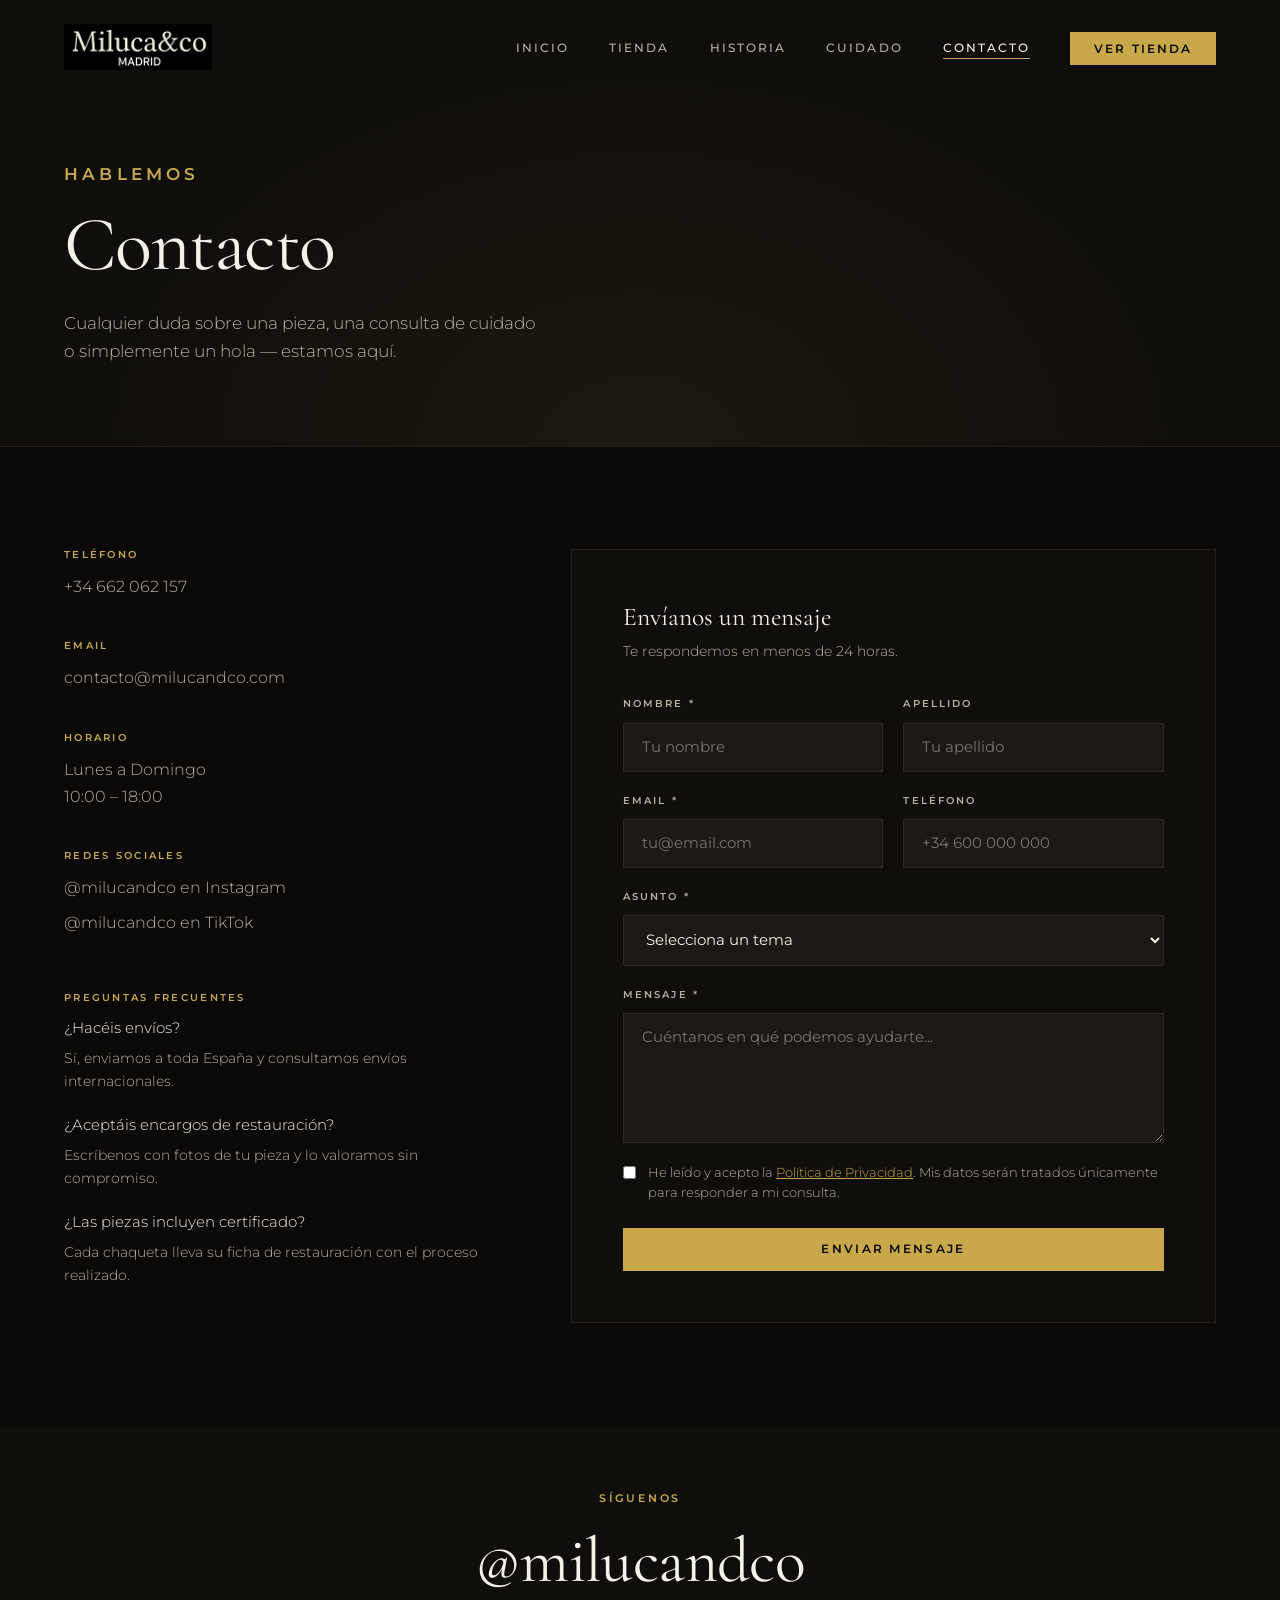
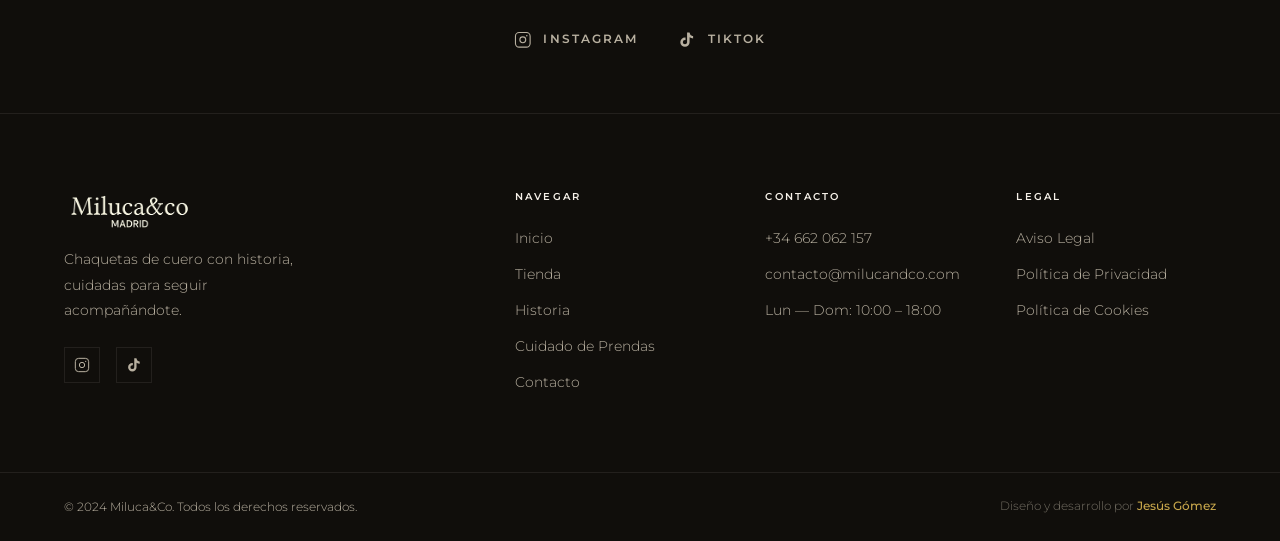
==== contacto.html @ 1ca24e20 "Launch: web completa Miluca&Co - 5 páginas: inicio, tienda, historia, cuidado, contacto - 16 product" ====
<!DOCTYPE html>
<html lang="es">
<head>
  <meta charset="UTF-8" />
  <meta name="viewport" content="width=device-width, initial-scale=1.0" />
  <meta name="description" content="Contacta con Miluca&Co — +34 662 062 157 · contacto@milucandco.com · Lun-Dom 10:00-18:00" />
  <title>Contacto — Miluca&Co</title>
  <link rel="preconnect" href="https://fonts.googleapis.com" />
  <link rel="preconnect" href="https://fonts.gstatic.com" crossorigin />
  <link href="https://fonts.googleapis.com/css2?family=Cormorant+Garamond:ital,wght@0,300;0,400;0,500;0,600;1,300;1,400;1,500&family=Montserrat:wght@300;400;500;600&display=swap" rel="stylesheet" />
  <link rel="stylesheet" href="css/style.css" />
</head>
<body>

  <header class="site-header scrolled" id="site-header">
    <nav class="nav-inner">
      <a href="index.html" class="nav-logo"><img src="images/logo-milucandco-blanco.png" alt="Miluca&amp;Co" /></a>
      <button class="nav-toggle" aria-label="Abrir menú" id="nav-toggle">
        <span></span><span></span><span></span>
      </button>
      <ul class="nav-links" id="nav-links">
        <li><a href="index.html">Inicio</a></li>
        <li><a href="tienda.html">Tienda</a></li>
        <li><a href="historia.html">Historia</a></li>
        <li><a href="cuidado.html">Cuidado</a></li>
        <li><a href="contacto.html" class="active">Contacto</a></li>
        <li><a href="tienda.html" class="nav-cta">Ver Tienda</a></li>
      </ul>
    </nav>
  </header>

  <!-- PAGE HEADER -->
  <section class="page-header">
    <div class="container">
      <p class="section-eyebrow reveal">Hablemos</p>
      <h1 class="reveal">Contacto</h1>
      <p class="reveal">Cualquier duda sobre una pieza, una consulta de cuidado<br />o simplemente un hola — estamos aquí.</p>
    </div>
  </section>

  <!-- CONTACT CONTENT -->
  <section class="contact-content">
    <div class="container">
      <div class="contact-grid">

        <!-- INFO -->
        <div class="contact-info">
          <div class="contact-item reveal">
            <h4>Teléfono</h4>
            <a href="tel:+34662062157">+34 662 062 157</a>
          </div>
          <div class="contact-item reveal">
            <h4>Email</h4>
            <a href="mailto:contacto@milucandco.com">contacto@milucandco.com</a>
          </div>
          <div class="contact-item reveal">
            <h4>Horario</h4>
            <p>Lunes a Domingo</p>
            <p>10:00 – 18:00</p>
          </div>
          <div class="contact-item reveal">
            <h4>Redes Sociales</h4>
            <a href="https://instagram.com/milucandco" target="_blank" rel="noopener">@milucandco en Instagram</a>
            <a href="https://tiktok.com/@milucandco" target="_blank" rel="noopener" style="margin-top:0.5rem">@milucandco en TikTok</a>
          </div>

          <!-- FAQ Mini -->
          <div class="contact-item reveal" style="margin-top:1rem">
            <h4>Preguntas Frecuentes</h4>
            <div style="display:flex;flex-direction:column;gap:1.25rem;margin-top:0.75rem">
              <div>
                <p style="color:var(--cream);font-size:0.92rem;margin-bottom:0.35rem">¿Hacéis envíos?</p>
                <p style="font-size:0.85rem">Sí, enviamos a toda España y consultamos envíos internacionales.</p>
              </div>
              <div>
                <p style="color:var(--cream);font-size:0.92rem;margin-bottom:0.35rem">¿Aceptáis encargos de restauración?</p>
                <p style="font-size:0.85rem">Escríbenos con fotos de tu pieza y lo valoramos sin compromiso.</p>
              </div>
              <div>
                <p style="color:var(--cream);font-size:0.92rem;margin-bottom:0.35rem">¿Las piezas incluyen certificado?</p>
                <p style="font-size:0.85rem">Cada chaqueta lleva su ficha de restauración con el proceso realizado.</p>
              </div>
            </div>
          </div>
        </div>

        <!-- FORM -->
        <div class="contact-form reveal">
          <h3 style="font-size:1.6rem;margin-bottom:0.5rem;color:var(--cream)">Envíanos un mensaje</h3>
          <p style="margin-bottom:2rem;font-size:0.9rem">Te respondemos en menos de 24 horas.</p>

          <form id="contact-form" novalidate>
            <div class="form-row">
              <div class="form-group">
                <label for="nombre">Nombre *</label>
                <input type="text" id="nombre" name="nombre" placeholder="Tu nombre" required />
              </div>
              <div class="form-group">
                <label for="apellido">Apellido</label>
                <input type="text" id="apellido" name="apellido" placeholder="Tu apellido" />
              </div>
            </div>

            <div class="form-row">
              <div class="form-group">
                <label for="email">Email *</label>
                <input type="email" id="email" name="email" placeholder="tu@email.com" required />
              </div>
              <div class="form-group">
                <label for="telefono">Teléfono</label>
                <input type="tel" id="telefono" name="telefono" placeholder="+34 600 000 000" />
              </div>
            </div>

            <div class="form-group">
              <label for="asunto">Asunto *</label>
              <select id="asunto" name="asunto" required>
                <option value="" disabled selected>Selecciona un tema</option>
                <option value="info-pieza">Información sobre una pieza</option>
                <option value="pedido">Estado de un pedido</option>
                <option value="restauracion">Encargo de restauración</option>
                <option value="cuidado">Consulta de cuidado</option>
                <option value="otro">Otro</option>
              </select>
            </div>

            <div class="form-group">
              <label for="mensaje">Mensaje *</label>
              <textarea id="mensaje" name="mensaje" placeholder="Cuéntanos en qué podemos ayudarte..." required></textarea>
            </div>

            <div class="form-check">
              <input type="checkbox" id="privacidad" name="privacidad" required />
              <label for="privacidad">
                He leído y acepto la
                <a href="#" style="color:var(--gold);text-decoration:underline">Política de Privacidad</a>.
                Mis datos serán tratados únicamente para responder a mi consulta.
              </label>
            </div>

            <button type="submit" class="btn btn-primary" style="width:100%;justify-content:center">
              Enviar Mensaje
            </button>
          </form>
        </div>

      </div>
    </div>
  </section>

  <!-- SOCIAL STRIP -->
  <section class="section" style="background:var(--bg-2);padding-block:4rem">
    <div class="container" style="text-align:center">
      <p class="section-eyebrow reveal">Síguenos</p>
      <h2 class="reveal" style="margin-bottom:2rem">@milucandco</h2>
      <div class="social-links reveal">
        <a href="https://instagram.com/milucandco" target="_blank" rel="noopener" class="social-link">
          <svg viewBox="0 0 24 24" fill="none" stroke="currentColor" stroke-width="1.5"><rect x="2" y="2" width="20" height="20" rx="5"/><circle cx="12" cy="12" r="4"/><circle cx="17.5" cy="6.5" r="1" fill="currentColor" stroke="none"/></svg>
          Instagram
        </a>
        <a href="https://tiktok.com/@milucandco" target="_blank" rel="noopener" class="social-link">
          <svg viewBox="0 0 24 24" fill="currentColor"><path d="M19.59 6.69a4.83 4.83 0 01-3.77-4.25V2h-3.45v13.67a2.89 2.89 0 01-2.88 2.5 2.89 2.89 0 01-2.89-2.89 2.89 2.89 0 012.89-2.89c.28 0 .54.04.79.1V9.01a6.33 6.33 0 00-.79-.05 6.34 6.34 0 00-6.34 6.34 6.34 6.34 0 006.34 6.34 6.34 6.34 0 006.33-6.34V8.69a8.17 8.17 0 004.78 1.52V6.76a4.85 4.85 0 01-1.01-.07z"/></svg>
          TikTok
        </a>
      </div>
    </div>
  </section>

  <!-- FOOTER -->
  <footer class="site-footer">
    <div class="footer-inner">
      <div class="footer-brand">
        <a href="index.html" class="footer-logo"><img src="images/logo-milucandco-blanco.png" alt="Miluca&amp;Co" /></a>
        <p>Chaquetas de cuero con historia,<br />cuidadas para seguir acompañándote.</p>
        <div class="footer-social">
          <a href="https://instagram.com/milucandco" target="_blank" rel="noopener" aria-label="Instagram">
            <svg viewBox="0 0 24 24" fill="none" stroke="currentColor" stroke-width="1.5"><rect x="2" y="2" width="20" height="20" rx="5"/><circle cx="12" cy="12" r="4"/><circle cx="17.5" cy="6.5" r="1" fill="currentColor" stroke="none"/></svg>
          </a>
          <a href="https://tiktok.com/@milucandco" target="_blank" rel="noopener" aria-label="TikTok">
            <svg viewBox="0 0 24 24" fill="currentColor"><path d="M19.59 6.69a4.83 4.83 0 01-3.77-4.25V2h-3.45v13.67a2.89 2.89 0 01-2.88 2.5 2.89 2.89 0 01-2.89-2.89 2.89 2.89 0 012.89-2.89c.28 0 .54.04.79.1V9.01a6.33 6.33 0 00-.79-.05 6.34 6.34 0 00-6.34 6.34 6.34 6.34 0 006.34 6.34 6.34 6.34 0 006.33-6.34V8.69a8.17 8.17 0 004.78 1.52V6.76a4.85 4.85 0 01-1.01-.07z"/></svg>
          </a>
        </div>
      </div>
      <div class="footer-nav">
        <h4>Navegar</h4>
        <ul>
          <li><a href="index.html">Inicio</a></li>
          <li><a href="tienda.html">Tienda</a></li>
          <li><a href="historia.html">Historia</a></li>
          <li><a href="cuidado.html">Cuidado de Prendas</a></li>
          <li><a href="contacto.html">Contacto</a></li>
        </ul>
      </div>
      <div class="footer-contact">
        <h4>Contacto</h4>
        <ul>
          <li><a href="tel:+34662062157">+34 662 062 157</a></li>
          <li><a href="mailto:contacto@milucandco.com">contacto@milucandco.com</a></li>
          <li>Lun — Dom: 10:00 – 18:00</li>
        </ul>
      </div>
      <div class="footer-legal">
        <h4>Legal</h4>
        <ul>
          <li><a href="#">Aviso Legal</a></li>
          <li><a href="#">Política de Privacidad</a></li>
          <li><a href="#">Política de Cookies</a></li>
        </ul>
      </div>
    </div>
    <div class="footer-bottom">
      <p>© 2024 Miluca&amp;Co. Todos los derechos reservados.</p>
      <p class="footer-credit">Diseño y desarrollo por <a href="https://portfolio-jesusgomez.vercel.app/" target="_blank" rel="noopener">Jesús Gómez</a></p>
    </div>
  </footer>

  <script src="js/main.js"></script>
</body>
</html>
---- css/style.css ----
/* ============================================================
   MILUCA&CO — Premium CSS
   Paleta: Oscuro profundo · Crema cálida · Oro envejecido · Burdeos
   ============================================================ */

/* ── TOKENS ─────────────────────────────────────────────── */
:root {
  --bg:          #0A0907;
  --bg-2:        #100E0B;
  --bg-3:        #161310;
  --surface:     #1C1814;
  --border:      rgba(201,168,76,0.18);
  --border-soft: rgba(245,240,232,0.08);

  --cream:       #F5F0E8;
  --cream-dim:   #B8B0A0;
  --gold:        #C9A84C;
  --gold-light:  #E2C97E;
  --burgundy:    #7A1F2E;
  --leather:     #8B5E3C;
  --leather-lt:  #A67C52;

  --font-serif:  'Cormorant Garamond', Georgia, serif;
  --font-sans:   'Montserrat', system-ui, sans-serif;

  --ease-out:    cubic-bezier(0.16, 1, 0.3, 1);
  --ease-in-out: cubic-bezier(0.45, 0, 0.55, 1);

  --max-w:       1280px;
  --gap:         clamp(1.5rem, 4vw, 3rem);
}

/* ── RESET ───────────────────────────────────────────────── */
*, *::before, *::after { box-sizing: border-box; margin: 0; padding: 0; }

html { scroll-behavior: smooth; font-size: 16px; }

body {
  background: var(--bg);
  color: var(--cream);
  font-family: var(--font-sans);
  font-weight: 300;
  line-height: 1.7;
  overflow-x: hidden;
  -webkit-font-smoothing: antialiased;
}

img { display: block; width: 100%; height: auto; }

a { color: inherit; text-decoration: none; }

ul { list-style: none; }

/* ── TYPOGRAPHY SCALE ────────────────────────────────────── */
h1, h2, h3, h4 {
  font-family: var(--font-serif);
  font-weight: 400;
  line-height: 1.15;
}

h1 { font-size: clamp(3.5rem, 8vw, 7rem); letter-spacing: -0.02em; }
h2 { font-size: clamp(2.5rem, 5vw, 4.5rem); letter-spacing: -0.01em; }
h3 { font-size: clamp(1.4rem, 2.5vw, 1.9rem); }
h4 { font-size: 1rem; font-family: var(--font-sans); letter-spacing: 0.12em; text-transform: uppercase; font-weight: 600; }

em { font-style: italic; color: var(--gold); }

p { font-size: clamp(0.9rem, 1.2vw, 1rem); color: var(--cream-dim); max-width: 60ch; }

/* ── HELPERS ─────────────────────────────────────────────── */
.container { width: 100%; max-width: var(--max-w); margin-inline: auto; padding-inline: clamp(1.25rem, 5vw, 4rem); }

.section { padding-block: clamp(5rem, 10vw, 9rem); }

.section-eyebrow {
  font-family: var(--font-sans);
  font-size: 0.7rem;
  font-weight: 600;
  letter-spacing: 0.25em;
  text-transform: uppercase;
  color: var(--gold);
  margin-bottom: 1rem;
  max-width: none;
}

.section-header {
  text-align: center;
  margin-bottom: clamp(3rem, 6vw, 5rem);
}

.section-header .section-title { margin-bottom: 1.25rem; }
.section-header .section-desc { margin-inline: auto; font-size: 1.05rem; }

/* ── BUTTONS ─────────────────────────────────────────────── */
.btn {
  display: inline-flex;
  align-items: center;
  gap: 0.6rem;
  padding: 0.9rem 2.2rem;
  font-family: var(--font-sans);
  font-size: 0.72rem;
  font-weight: 600;
  letter-spacing: 0.2em;
  text-transform: uppercase;
  border: none;
  cursor: pointer;
  transition: all 0.35s var(--ease-out);
  position: relative;
  overflow: hidden;
}

.btn::after {
  content: '';
  position: absolute;
  inset: 0;
  background: rgba(255,255,255,0.06);
  opacity: 0;
  transition: opacity 0.3s;
}

.btn:hover::after { opacity: 1; }

.btn-primary {
  background: var(--gold);
  color: var(--bg);
}
.btn-primary:hover { background: var(--gold-light); transform: translateY(-2px); }

.btn-ghost {
  background: transparent;
  color: var(--cream);
  border: 1px solid rgba(245,240,232,0.3);
}
.btn-ghost:hover { border-color: var(--cream); background: rgba(245,240,232,0.05); }

.btn-outline {
  background: transparent;
  color: var(--gold);
  border: 1px solid var(--gold);
}
.btn-outline:hover { background: var(--gold); color: var(--bg); transform: translateY(-2px); }

.btn-lg { padding: 1.1rem 3rem; font-size: 0.8rem; }

/* ── REVEAL ANIMATIONS ───────────────────────────────────── */
.reveal {
  opacity: 0;
  transform: translateY(2.5rem);
  transition: opacity 0.85s var(--ease-out), transform 0.85s var(--ease-out);
}
.reveal.visible {
  opacity: 1;
  transform: translateY(0);
}

/* Staggered children */
.reveal:nth-child(2) { transition-delay: 0.1s; }
.reveal:nth-child(3) { transition-delay: 0.2s; }
.reveal:nth-child(4) { transition-delay: 0.3s; }
.reveal:nth-child(5) { transition-delay: 0.4s; }
.reveal:nth-child(6) { transition-delay: 0.5s; }

/* ── HEADER / NAV ─────────────────────────────────────────── */
.site-header {
  position: fixed;
  top: 0; left: 0; right: 0;
  z-index: 100;
  transition: background 0.45s, border-color 0.45s, backdrop-filter 0.45s;
  border-bottom: 1px solid transparent;
}

.site-header.scrolled {
  background: rgba(10,9,7,0.9);
  backdrop-filter: blur(20px);
  border-color: var(--border-soft);
}

.nav-inner {
  display: flex;
  align-items: center;
  justify-content: space-between;
  max-width: var(--max-w);
  margin-inline: auto;
  padding: 1.5rem clamp(1.25rem, 5vw, 4rem);
}

.nav-logo {
  display: flex;
  align-items: center;
  transition: transform 0.35s var(--ease-out);
}
/* Logo oscuro sobre fondo blanco → invert hace blanco sobre negro → screen elimina el negro */
.nav-logo img {
  height: 46px;
  width: auto;
  display: block;
  filter: invert(1) brightness(1.05) contrast(1.05);
  mix-blend-mode: screen;
  transition: filter 0.4s, transform 0.35s var(--ease-out);
}
.nav-logo:hover { transform: translateY(-1px); }
.nav-logo:hover img {
  filter: invert(1) brightness(1.15) contrast(1.05) drop-shadow(0 2px 14px rgba(201,168,76,0.4));
}

.nav-links {
  display: flex;
  align-items: center;
  gap: 2.5rem;
}

.nav-links a {
  font-size: 0.72rem;
  font-weight: 500;
  letter-spacing: 0.18em;
  text-transform: uppercase;
  color: var(--cream-dim);
  transition: color 0.3s;
  position: relative;
}

.nav-links a::after {
  content: '';
  position: absolute;
  bottom: -4px; left: 0;
  width: 0; height: 1px;
  background: var(--gold);
  transition: width 0.35s var(--ease-out);
}

.nav-links a:hover,
.nav-links a.active { color: var(--cream); }
.nav-links a:hover::after,
.nav-links a.active::after { width: 100%; }

.nav-cta {
  background: var(--gold) !important;
  color: var(--bg) !important;
  padding: 0.6rem 1.5rem;
  font-weight: 600 !important;
}
.nav-cta::after { display: none; }
.nav-cta:hover { background: var(--gold-light) !important; }

.nav-toggle {
  display: none;
  flex-direction: column;
  gap: 5px;
  background: none;
  border: none;
  cursor: pointer;
  padding: 4px;
}
.nav-toggle span {
  display: block;
  width: 24px; height: 1.5px;
  background: var(--cream);
  transition: all 0.3s;
}

/* ── HERO ─────────────────────────────────────────────────── */
.hero {
  position: relative;
  min-height: 100svh;
  display: flex;
  align-items: center;
  justify-content: flex-start;
  overflow: hidden;
}

.hero-bg {
  position: absolute;
  inset: 0;
  background:
    radial-gradient(ellipse at 70% 50%, rgba(139,94,60,0.18) 0%, transparent 60%),
    radial-gradient(ellipse at 30% 80%, rgba(122,31,46,0.12) 0%, transparent 55%),
    linear-gradient(135deg, #100D09 0%, #1A1510 40%, #0F0C09 100%);
}

/* Animated texture lines */
.hero-bg::before {
  content: '';
  position: absolute;
  inset: 0;
  background-image:
    repeating-linear-gradient(
      90deg,
      rgba(201,168,76,0.025) 0px,
      rgba(201,168,76,0.025) 1px,
      transparent 1px,
      transparent 120px
    );
}

.hero-bg::after {
  content: '';
  position: absolute;
  inset: 0;
  background: linear-gradient(to bottom, transparent 60%, var(--bg) 100%);
}

.hero-overlay { position: absolute; inset: 0; }

.hero-content {
  position: relative;
  z-index: 2;
  padding: clamp(1.25rem, 5vw, 4rem);
  padding-top: 8rem;
  max-width: var(--max-w);
  margin-inline: auto;
  width: 100%;
}

.hero-eyebrow {
  font-size: 0.7rem;
  font-weight: 600;
  letter-spacing: 0.3em;
  text-transform: uppercase;
  color: var(--gold);
  margin-bottom: 1.5rem;
  max-width: none;
  opacity: 0;
  transform: translateY(1rem);
  animation: fadeUp 0.9s var(--ease-out) 0.3s forwards;
}

.hero-title {
  margin-bottom: 1.5rem;
  color: var(--cream);
  opacity: 0;
  transform: translateY(1.5rem);
  animation: fadeUp 1s var(--ease-out) 0.5s forwards;
}

.hero-subtitle {
  font-size: clamp(1rem, 1.5vw, 1.2rem);
  color: var(--cream-dim);
  margin-bottom: 3rem;
  line-height: 1.8;
  max-width: 50ch;
  opacity: 0;
  transform: translateY(1.5rem);
  animation: fadeUp 1s var(--ease-out) 0.7s forwards;
}

.hero-actions {
  display: flex;
  flex-wrap: wrap;
  gap: 1rem;
  opacity: 0;
  transform: translateY(1.5rem);
  animation: fadeUp 1s var(--ease-out) 0.9s forwards;
}

.hero-scroll-hint {
  position: absolute;
  bottom: 2.5rem;
  left: 50%;
  transform: translateX(-50%);
  display: flex;
  flex-direction: column;
  align-items: center;
  gap: 0.75rem;
  z-index: 2;
  opacity: 0;
  animation: fadeIn 1s ease 1.5s forwards;
}

.hero-scroll-hint span {
  font-size: 0.6rem;
  letter-spacing: 0.3em;
  text-transform: uppercase;
  color: var(--cream-dim);
}

.scroll-line {
  width: 1px;
  height: 50px;
  background: linear-gradient(to bottom, var(--gold), transparent);
  animation: scrollPulse 2s ease-in-out infinite;
}

@keyframes fadeUp {
  to { opacity: 1; transform: translateY(0); }
}
@keyframes fadeIn {
  to { opacity: 1; }
}
@keyframes scrollPulse {
  0%, 100% { transform: scaleY(1); opacity: 1; }
  50% { transform: scaleY(0.6); opacity: 0.4; }
}

/* ── MARQUEE STRIP ────────────────────────────────────────── */
.marquee-strip {
  overflow: hidden;
  border-top: 1px solid var(--border);
  border-bottom: 1px solid var(--border);
  background: var(--bg-2);
  padding-block: 1rem;
}

.marquee-track {
  display: flex;
  gap: 2.5rem;
  white-space: nowrap;
  animation: marquee 25s linear infinite;
  width: max-content;
}

.marquee-track span {
  font-size: 0.68rem;
  font-weight: 500;
  letter-spacing: 0.2em;
  text-transform: uppercase;
  color: var(--cream-dim);
}

.marquee-track .dot { color: var(--gold); }

@keyframes marquee {
  from { transform: translateX(0); }
  to { transform: translateX(-50%); }
}

/* ── PRODUCTS ─────────────────────────────────────────────── */
.products-section { background: var(--bg); }

.products-grid {
  display: grid;
  grid-template-columns: repeat(3, 1fr);
  gap: 1.5px;
  background: var(--border-soft);
  border: 1px solid var(--border-soft);
}

.product-card {
  background: var(--bg-2);
  overflow: hidden;
  transition: background 0.3s;
}
.product-card:hover { background: var(--bg-3); }

.product-img-wrap {
  position: relative;
  aspect-ratio: 3/4;
  overflow: hidden;
}

.product-img {
  width: 100%; height: 100%;
  background-size: cover;
  background-position: center;
  transition: transform 0.8s var(--ease-out);
}

/* Real product images — homepage featured */
.product-img--1 { background-image: url('../images/avirex-marron.jpeg'); background-size: cover; background-position: center top; }
.product-img--2 { background-image: url('../images/nfl.jpeg'); background-size: cover; background-position: center top; }
.product-img--3 { background-image: url('../images/bomber-marron.jpeg'); background-size: cover; background-position: center top; }
.product-img--4 { background-image: url('../images/motero-valentino.jpeg'); background-size: cover; background-position: center top; }
.product-img--5 { background-image: url('../images/biker-crop-negra.jpeg'); background-size: cover; background-position: center top; }

.product-card:hover .product-img { transform: scale(1.06); }

.product-overlay {
  position: absolute;
  inset: 0;
  background: rgba(10,9,7,0.5);
  display: flex;
  align-items: center;
  justify-content: center;
  opacity: 0;
  transition: opacity 0.4s;
}

.product-card:hover .product-overlay { opacity: 1; }

.product-btn {
  background: var(--gold);
  color: var(--bg);
  padding: 0.75rem 1.75rem;
  font-size: 0.68rem;
  font-weight: 600;
  letter-spacing: 0.18em;
  text-transform: uppercase;
  transform: translateY(8px);
  transition: transform 0.4s var(--ease-out), background 0.3s;
}

.product-card:hover .product-btn { transform: translateY(0); }
.product-btn:hover { background: var(--gold-light); }

.product-badge {
  position: absolute;
  top: 1rem; left: 1rem;
  background: var(--burgundy);
  color: var(--cream);
  font-size: 0.6rem;
  font-weight: 600;
  letter-spacing: 0.15em;
  text-transform: uppercase;
  padding: 0.3rem 0.75rem;
}

.product-info {
  padding: 1.5rem;
  border-top: 1px solid var(--border-soft);
}

.product-info h3 {
  font-size: 1.05rem;
  font-weight: 500;
  margin-bottom: 0.35rem;
  color: var(--cream);
}

.product-type {
  font-size: 0.7rem;
  letter-spacing: 0.12em;
  text-transform: uppercase;
  color: var(--gold);
  margin-bottom: 0.75rem;
  max-width: none;
}

.product-price {
  font-family: var(--font-serif);
  font-size: 1.3rem;
  font-weight: 400;
  color: var(--cream);
  max-width: none;
}

/* CTA card */
.product-card--cta {
  background: var(--surface) !important;
  display: flex;
  align-items: center;
  justify-content: center;
}

.product-card-cta-inner {
  padding: 2rem;
  text-align: center;
}

.product-card-cta-inner p {
  font-size: 0.68rem;
  letter-spacing: 0.2em;
  text-transform: uppercase;
  color: var(--gold);
  margin-bottom: 1rem;
  max-width: none;
}

.product-card-cta-inner h3 {
  font-size: clamp(1.6rem, 3vw, 2.2rem);
  color: var(--cream);
  margin-bottom: 2rem;
  line-height: 1.2;
}

/* ── STORY ────────────────────────────────────────────────── */
.story-section { background: var(--bg-2); overflow: hidden; }

.story-grid {
  display: grid;
  grid-template-columns: 1fr 1fr;
  min-height: 80vh;
}

.story-visual {
  position: relative;
  overflow: hidden;
}

.story-img-main {
  width: 100%; height: 100%;
  min-height: 600px;
  background-image: url('../images/motero-aguila.jpeg');
  background-size: cover;
  background-position: center top;
}

.story-img-secondary {
  position: absolute;
  bottom: 3rem; right: -2rem;
  width: 55%;
  aspect-ratio: 1;
  background-image: url('../images/avirex-marron-2.jpeg');
  background-size: cover;
  background-position: center;
  border: 3px solid var(--bg-2);
}

.story-stat {
  position: absolute;
  top: 3rem; right: 3rem;
  background: var(--surface);
  border: 1px solid var(--border);
  padding: 1.5rem 2rem;
  text-align: center;
}

.stat-number {
  display: block;
  font-family: var(--font-serif);
  font-size: 3rem;
  color: var(--gold);
  line-height: 1;
  margin-bottom: 0.5rem;
}

.stat-label {
  display: block;
  font-size: 0.65rem;
  letter-spacing: 0.15em;
  text-transform: uppercase;
  color: var(--cream-dim);
  line-height: 1.5;
}

.story-text {
  padding: clamp(3rem, 6vw, 7rem);
  display: flex;
  flex-direction: column;
  justify-content: center;
  gap: 1.5rem;
}

.story-text .section-title { margin-bottom: 0; }
.story-text p { max-width: 48ch; }
.story-text .btn { align-self: flex-start; margin-top: 0.5rem; }

/* ── PROCESS ──────────────────────────────────────────────── */
.process-section { background: var(--bg); }

.process-steps {
  display: flex;
  align-items: flex-start;
  gap: 0;
}

.process-step {
  flex: 1;
  padding: 3rem 2.5rem;
  background: var(--bg-2);
  border: 1px solid var(--border-soft);
  position: relative;
}

.process-connector {
  width: 3rem;
  height: 1px;
  background: var(--border);
  align-self: center;
  flex-shrink: 0;
}

.step-number {
  font-family: var(--font-serif);
  font-size: 4rem;
  font-weight: 300;
  color: var(--border);
  line-height: 1;
  margin-bottom: 1.5rem;
}

.process-step h3 {
  font-size: 1.4rem;
  color: var(--cream);
  margin-bottom: 1rem;
}

.process-step p { font-size: 0.92rem; max-width: none; }

/* ── PHILOSOPHY BANNER ────────────────────────────────────── */
.philosophy-banner {
  background: var(--surface);
  border-top: 1px solid var(--border);
  border-bottom: 1px solid var(--border);
  padding-block: clamp(5rem, 10vw, 9rem);
  text-align: center;
  position: relative;
  overflow: hidden;
}

.philosophy-banner::before {
  content: '';
  position: absolute;
  inset: 0;
  background: radial-gradient(ellipse at center, rgba(201,168,76,0.06) 0%, transparent 70%);
}

.philosophy-inner { position: relative; z-index: 1; }

.philosophy-banner blockquote {
  font-family: var(--font-serif);
  font-size: clamp(2rem, 4.5vw, 3.8rem);
  font-weight: 300;
  line-height: 1.3;
  color: var(--cream);
  max-width: 20ch;
  margin-inline: auto;
  margin-bottom: 2rem;
}

.philosophy-sub {
  font-size: 0.72rem;
  letter-spacing: 0.25em;
  text-transform: uppercase;
  color: var(--gold);
  max-width: none;
  text-align: center;
}

/* ── CARE SECTION ─────────────────────────────────────────── */
.care-section { background: var(--bg-2); }

.care-grid {
  display: grid;
  grid-template-columns: 1fr 1fr;
  gap: clamp(3rem, 6vw, 6rem);
  align-items: center;
}

.care-text {
  display: flex;
  flex-direction: column;
  gap: 1.5rem;
}

.care-text .section-title { margin-bottom: 0; }
.care-text .btn { align-self: flex-start; }

.care-tips {
  display: flex;
  flex-direction: column;
  gap: 1rem;
  margin-top: 0.5rem;
}

.care-tips li {
  display: flex;
  align-items: flex-start;
  gap: 1rem;
  font-size: 0.92rem;
  color: var(--cream-dim);
}

.care-icon {
  color: var(--gold);
  font-size: 0.6rem;
  margin-top: 0.5rem;
  flex-shrink: 0;
}

.care-visual { position: relative; }

.care-img {
  aspect-ratio: 4/5;
  background-image: url('../images/perfecto-marron.jpeg');
  background-size: cover;
  background-position: center top;
  border: 1px solid var(--border-soft);
}

/* ── SOCIAL SECTION ───────────────────────────────────────── */
.social-section { background: var(--bg); }

.social-grid {
  display: grid;
  grid-template-columns: repeat(4, 1fr);
  gap: 1px;
  background: var(--border-soft);
  border: 1px solid var(--border-soft);
  margin-bottom: 3rem;
}

.social-placeholder {
  aspect-ratio: 1;
  position: relative;
  overflow: hidden;
  cursor: pointer;
}

.social-placeholder--1 { background-image: url('../images/bomber-negra.jpeg'); background-size: cover; background-position: center; }
.social-placeholder--2 { background-image: url('../images/shearling-marron.jpeg'); background-size: cover; background-position: center top; }
.social-placeholder--3 { background-image: url('../images/camel-marron.jpeg'); background-size: cover; background-position: center top; }
.social-placeholder--4 { background-image: url('../images/ante-zorro.jpeg'); background-size: cover; background-position: center top; }

.social-overlay {
  position: absolute;
  inset: 0;
  background: rgba(10,9,7,0.6);
  display: flex;
  align-items: center;
  justify-content: center;
  opacity: 0;
  transition: opacity 0.4s;
}

.social-placeholder:hover .social-overlay { opacity: 1; }

.social-overlay span {
  font-size: 0.72rem;
  font-weight: 600;
  letter-spacing: 0.15em;
  color: var(--gold);
  text-transform: uppercase;
}

.social-links {
  display: flex;
  align-items: center;
  justify-content: center;
  gap: 2.5rem;
}

.social-link {
  display: flex;
  align-items: center;
  gap: 0.75rem;
  font-size: 0.72rem;
  font-weight: 600;
  letter-spacing: 0.18em;
  text-transform: uppercase;
  color: var(--cream-dim);
  transition: color 0.3s;
}

.social-link svg { width: 1.1rem; height: 1.1rem; }
.social-link:hover { color: var(--gold); }

/* ── CTA BANNER ───────────────────────────────────────────── */
.cta-banner {
  background: var(--surface);
  border-top: 1px solid var(--border);
  padding-block: clamp(5rem, 10vw, 9rem);
  text-align: center;
  position: relative;
  overflow: hidden;
}

.cta-banner::before {
  content: '';
  position: absolute;
  inset: 0;
  background:
    radial-gradient(ellipse at 30% 50%, rgba(122,31,46,0.12), transparent 60%),
    radial-gradient(ellipse at 70% 50%, rgba(201,168,76,0.06), transparent 60%);
}

.cta-inner { position: relative; z-index: 1; }
.cta-inner h2 { color: var(--cream); margin-bottom: 1.25rem; }
.cta-inner p { margin-inline: auto; margin-bottom: 2.5rem; font-size: 1.05rem; }

/* ── FOOTER ───────────────────────────────────────────────── */
.site-footer {
  background: var(--bg-2);
  border-top: 1px solid var(--border-soft);
}

.footer-inner {
  max-width: var(--max-w);
  margin-inline: auto;
  padding: clamp(3rem, 6vw, 6rem) clamp(1.25rem, 5vw, 4rem);
  display: grid;
  grid-template-columns: 2fr 1fr 1fr 1fr;
  gap: clamp(2rem, 4vw, 4rem);
}

.footer-logo {
  display: inline-flex;
  align-items: center;
  margin-bottom: 1rem;
}
.footer-logo img {
  height: 40px;
  width: auto;
  filter: invert(1) brightness(1.05) contrast(1.05);
  mix-blend-mode: screen;
  transition: filter 0.4s;
}
.footer-logo:hover img {
  filter: invert(1) brightness(1.15) drop-shadow(0 1px 8px rgba(201,168,76,0.35));
}

.footer-brand p {
  font-size: 0.88rem;
  line-height: 1.8;
  margin-bottom: 1.5rem;
  max-width: 28ch;
}

.footer-social {
  display: flex;
  gap: 1rem;
}

.footer-social a {
  width: 2.25rem; height: 2.25rem;
  border: 1px solid var(--border-soft);
  display: flex;
  align-items: center;
  justify-content: center;
  color: var(--cream-dim);
  transition: border-color 0.3s, color 0.3s;
}

.footer-social a svg { width: 1rem; height: 1rem; }
.footer-social a:hover { border-color: var(--gold); color: var(--gold); }

.footer-nav h4, .footer-contact h4, .footer-legal h4 {
  font-size: 0.65rem;
  letter-spacing: 0.22em;
  text-transform: uppercase;
  color: var(--cream);
  margin-bottom: 1.5rem;
}

.footer-nav ul, .footer-contact ul, .footer-legal ul {
  display: flex;
  flex-direction: column;
  gap: 0.75rem;
}

.footer-nav li, .footer-contact li, .footer-legal li {
  font-size: 0.88rem;
  color: var(--cream-dim);
}

.footer-nav a, .footer-contact a, .footer-legal a {
  color: var(--cream-dim);
  transition: color 0.3s;
}
.footer-nav a:hover, .footer-contact a:hover, .footer-legal a:hover { color: var(--gold); }

.footer-bottom {
  max-width: var(--max-w);
  margin-inline: auto;
  padding: 1.5rem clamp(1.25rem, 5vw, 4rem);
  border-top: 1px solid var(--border-soft);
  display: flex;
  justify-content: space-between;
  align-items: center;
}

.footer-bottom p {
  font-size: 0.75rem;
  color: var(--cream-dim);
  max-width: none;
}

.footer-credit {
  font-size: 0.72rem !important;
  color: rgba(184,176,160,0.6) !important;
}

.footer-credit a {
  color: var(--gold);
  text-decoration: none;
  border-bottom: 1px solid transparent;
  transition: border-color 0.3s, color 0.3s;
  font-weight: 500;
}

.footer-credit a:hover {
  color: var(--gold-light);
  border-bottom-color: var(--gold-light);
}

/* ── PAGE HEADERS (subpages) ─────────────────────────────── */
.page-header {
  padding-top: 10rem;
  padding-bottom: 5rem;
  background: var(--bg-2);
  border-bottom: 1px solid var(--border-soft);
  position: relative;
  overflow: hidden;
}

.page-header::before {
  content: '';
  position: absolute;
  inset: 0;
  background: radial-gradient(ellipse at 50% 100%, rgba(201,168,76,0.07), transparent 60%);
}

.page-header .container { position: relative; z-index: 1; }

.page-header .section-eyebrow { margin-bottom: 0.75rem; }

.page-header h1 {
  font-size: clamp(2.5rem, 6vw, 5.5rem);
  color: var(--cream);
  max-width: 15ch;
  margin-bottom: 1.25rem;
}

.page-header p {
  font-size: 1.05rem;
  max-width: 55ch;
}

/* ── SHOP PAGE ────────────────────────────────────────────── */
.shop-controls {
  padding-block: 2.5rem;
  background: var(--bg);
  border-bottom: 1px solid var(--border-soft);
}

.shop-controls-inner {
  display: flex;
  align-items: center;
  justify-content: space-between;
  gap: 1.5rem;
  flex-wrap: wrap;
}

.shop-filters {
  display: flex;
  gap: 0.75rem;
  flex-wrap: wrap;
}

.filter-btn {
  background: none;
  border: 1px solid var(--border-soft);
  color: var(--cream-dim);
  padding: 0.5rem 1.25rem;
  font-family: var(--font-sans);
  font-size: 0.68rem;
  font-weight: 500;
  letter-spacing: 0.15em;
  text-transform: uppercase;
  cursor: pointer;
  transition: all 0.3s;
}

.filter-btn:hover,
.filter-btn.active {
  border-color: var(--gold);
  color: var(--gold);
}

.shop-sort {
  display: flex;
  align-items: center;
  gap: 1rem;
}

.shop-sort label {
  font-size: 0.68rem;
  letter-spacing: 0.15em;
  text-transform: uppercase;
  color: var(--cream-dim);
}

.shop-sort select {
  background: var(--surface);
  border: 1px solid var(--border-soft);
  color: var(--cream);
  padding: 0.5rem 1rem;
  font-family: var(--font-sans);
  font-size: 0.82rem;
  cursor: pointer;
  outline: none;
}

.shop-grid {
  padding-block: 4rem;
  background: var(--bg);
}

.shop-products-grid {
  display: grid;
  grid-template-columns: repeat(4, 1fr);
  gap: 1.5px;
  background: var(--border-soft);
  border: 1px solid var(--border-soft);
}

/* ── HISTORIA PAGE ────────────────────────────────────────── */
.historia-content { background: var(--bg); }

.historia-intro {
  padding-block: clamp(4rem, 8vw, 7rem);
  background: var(--bg-2);
}

.historia-lead {
  font-family: var(--font-serif);
  font-size: clamp(1.6rem, 3vw, 2.5rem);
  font-weight: 300;
  line-height: 1.5;
  color: var(--cream);
  max-width: 28ch;
  margin-bottom: 2.5rem;
}

.historia-body {
  display: grid;
  grid-template-columns: 1fr 1fr;
  gap: clamp(3rem, 6vw, 6rem);
  align-items: start;
}

.historia-body p { margin-bottom: 1.5rem; font-size: 1rem; }

.historia-img {
  aspect-ratio: 3/4;
  background-image: url('../images/bomber-marron-2.jpeg');
  background-size: cover;
  background-position: center top;
  border: 1px solid var(--border-soft);
}

.values-section {
  background: var(--surface);
  border-top: 1px solid var(--border);
  padding-block: clamp(4rem, 8vw, 7rem);
}

.values-grid {
  display: grid;
  grid-template-columns: repeat(3, 1fr);
  gap: 2px;
  background: var(--border-soft);
  border: 1px solid var(--border-soft);
  margin-top: 3rem;
}

.value-card {
  background: var(--bg-2);
  padding: 3rem 2.5rem;
}

.value-icon {
  font-family: var(--font-serif);
  font-size: 2.5rem;
  color: var(--gold);
  margin-bottom: 1.25rem;
  line-height: 1;
}

.value-card h3 { font-size: 1.3rem; margin-bottom: 0.75rem; }
.value-card p { font-size: 0.92rem; max-width: none; }

/* ── CARE PAGE ────────────────────────────────────────────── */
.care-content { background: var(--bg); }

.care-steps-grid {
  display: grid;
  grid-template-columns: repeat(2, 1fr);
  gap: 2px;
  background: var(--border-soft);
  border: 1px solid var(--border-soft);
  margin-top: 3rem;
}

.care-step-card {
  background: var(--bg-2);
  padding: 3rem 2.5rem;
  display: flex;
  gap: 2rem;
  align-items: flex-start;
}

.care-step-num {
  font-family: var(--font-serif);
  font-size: 3.5rem;
  color: var(--border);
  line-height: 1;
  flex-shrink: 0;
}

.care-step-card h3 { font-size: 1.2rem; margin-bottom: 0.75rem; }
.care-step-card p { font-size: 0.92rem; max-width: none; }

.care-manifesto {
  background: var(--surface);
  border-top: 1px solid var(--border);
  border-bottom: 1px solid var(--border);
  padding-block: clamp(4rem, 8vw, 7rem);
  text-align: center;
}

.care-manifesto blockquote {
  font-family: var(--font-serif);
  font-size: clamp(1.5rem, 3vw, 2.8rem);
  font-weight: 300;
  color: var(--cream);
  max-width: 22ch;
  margin-inline: auto;
  line-height: 1.4;
}

/* ── CONTACT PAGE ─────────────────────────────────────────── */
.contact-content {
  padding-block: clamp(4rem, 8vw, 7rem);
  background: var(--bg);
}

.contact-grid {
  display: grid;
  grid-template-columns: 1fr 1.5fr;
  gap: clamp(3rem, 6vw, 6rem);
  align-items: start;
}

.contact-info { display: flex; flex-direction: column; gap: 2.5rem; }

.contact-item h4 {
  font-size: 0.65rem;
  letter-spacing: 0.22em;
  text-transform: uppercase;
  color: var(--gold);
  margin-bottom: 0.75rem;
}

.contact-item a, .contact-item p {
  font-size: 1rem;
  color: var(--cream-dim);
  max-width: none;
  display: block;
  transition: color 0.3s;
}
.contact-item a:hover { color: var(--gold); }

.contact-form {
  background: var(--bg-2);
  border: 1px solid var(--border-soft);
  padding: clamp(2rem, 4vw, 3.5rem);
}

.form-row {
  display: grid;
  grid-template-columns: 1fr 1fr;
  gap: 1.25rem;
}

.form-group {
  display: flex;
  flex-direction: column;
  gap: 0.6rem;
  margin-bottom: 1.25rem;
}

.form-group.full { grid-column: 1 / -1; }

.form-group label {
  font-size: 0.65rem;
  font-weight: 600;
  letter-spacing: 0.2em;
  text-transform: uppercase;
  color: var(--cream-dim);
}

.form-group input,
.form-group textarea,
.form-group select {
  background: var(--surface);
  border: 1px solid var(--border-soft);
  border-radius: 0;
  color: var(--cream);
  font-family: var(--font-sans);
  font-size: 0.92rem;
  padding: 0.9rem 1.1rem;
  outline: none;
  transition: border-color 0.3s;
  width: 100%;
}

.form-group input:focus,
.form-group textarea:focus,
.form-group select:focus { border-color: var(--gold); }

.form-group textarea { min-height: 130px; resize: vertical; }

.form-check {
  display: flex;
  align-items: flex-start;
  gap: 0.75rem;
  margin-bottom: 1.5rem;
}

.form-check input[type="checkbox"] { margin-top: 3px; flex-shrink: 0; accent-color: var(--gold); }

.form-check label {
  font-size: 0.8rem;
  color: var(--cream-dim);
  line-height: 1.6;
}

/* ── RESPONSIVE ───────────────────────────────────────────── */
@media (max-width: 1100px) {
  .shop-products-grid { grid-template-columns: repeat(3, 1fr); }
  .footer-inner { grid-template-columns: 1fr 1fr; gap: 2.5rem; }
}

@media (max-width: 900px) {
  .products-grid { grid-template-columns: repeat(2, 1fr); }
  .story-grid { grid-template-columns: 1fr; }
  .story-visual { min-height: 450px; }
  .story-img-main { min-height: 450px; }
  .story-img-secondary { display: none; }
  .process-steps { flex-direction: column; }
  .process-connector { width: 1px; height: 2rem; align-self: center; }
  .care-grid { grid-template-columns: 1fr; }
  .historia-body { grid-template-columns: 1fr; }
  .values-grid { grid-template-columns: 1fr; }
  .care-steps-grid { grid-template-columns: 1fr; }
  .contact-grid { grid-template-columns: 1fr; }
  .shop-products-grid { grid-template-columns: repeat(2, 1fr); }
  .social-grid { grid-template-columns: repeat(2, 1fr); }
}

@media (max-width: 720px) {
  .nav-links {
    position: fixed;
    top: 0; right: -100%;
    width: min(320px, 100%);
    height: 100vh;
    background: var(--bg-2);
    border-left: 1px solid var(--border-soft);
    flex-direction: column;
    align-items: flex-start;
    padding: 6rem 2.5rem 2.5rem;
    gap: 1.5rem;
    transition: right 0.45s var(--ease-out);
    z-index: 99;
  }
  .nav-links.open { right: 0; }
  .nav-links a { font-size: 0.85rem; }
  .nav-toggle { display: flex; z-index: 100; }

  .products-grid { grid-template-columns: 1fr; }
  .form-row { grid-template-columns: 1fr; }
  .footer-inner { grid-template-columns: 1fr; }
  .footer-bottom { flex-direction: column; gap: 0.5rem; text-align: center; }
  .shop-products-grid { grid-template-columns: repeat(2, 1fr); }
}

@media (max-width: 480px) {
  .shop-products-grid { grid-template-columns: 1fr; }
  .social-grid { grid-template-columns: repeat(2, 1fr); }
  .hero-actions { flex-direction: column; align-items: flex-start; }
}

/* ── PRODUCT MODAL ─────────────────────────────────────── */
.modal-overlay {
  position: fixed;
  inset: 0;
  z-index: 200;
  background: rgba(5,4,3,0.88);
  backdrop-filter: blur(14px);
  display: flex;
  align-items: center;
  justify-content: center;
  padding: 1.5rem;
  opacity: 0;
  pointer-events: none;
  transition: opacity 0.4s var(--ease-out);
}

.modal-overlay.open {
  opacity: 1;
  pointer-events: all;
}

.modal-card {
  background: var(--bg-2);
  border: 1px solid var(--border);
  max-width: 900px;
  width: 100%;
  display: grid;
  grid-template-columns: 1fr 1fr;
  position: relative;
  max-height: 90vh;
  overflow: hidden;
  transform: translateY(2rem) scale(0.97);
  transition: transform 0.45s var(--ease-out);
}

.modal-overlay.open .modal-card {
  transform: translateY(0) scale(1);
}

.modal-close {
  position: absolute;
  top: 1rem; right: 1rem;
  width: 2.25rem; height: 2.25rem;
  background: rgba(10,9,7,0.7);
  border: 1px solid var(--border-soft);
  color: var(--cream-dim);
  display: flex;
  align-items: center;
  justify-content: center;
  cursor: pointer;
  z-index: 10;
  transition: border-color 0.3s, color 0.3s;
}
.modal-close:hover { border-color: var(--gold); color: var(--gold); }

.modal-img-col {
  position: relative;
  overflow: hidden;
}

.modal-img {
  width: 100%; height: 100%;
  min-height: 480px;
  background-size: cover;
  background-position: center top;
  transition: transform 0.6s var(--ease-out);
}
.modal-img:hover { transform: scale(1.03); }

.modal-info-col {
  padding: 2.5rem 2rem;
  display: flex;
  flex-direction: column;
  gap: 1rem;
  overflow-y: auto;
}

.modal-badge {
  font-size: 0.62rem;
  font-weight: 600;
  letter-spacing: 0.22em;
  text-transform: uppercase;
  color: var(--gold);
  max-width: none;
}

.modal-title {
  font-family: var(--font-serif);
  font-size: clamp(1.4rem, 2.5vw, 2rem);
  font-weight: 400;
  color: var(--cream);
  line-height: 1.2;
  margin-bottom: 0;
}

.modal-type {
  font-size: 0.68rem;
  font-weight: 500;
  letter-spacing: 0.18em;
  text-transform: uppercase;
  color: var(--cream-dim);
  max-width: none;
  margin-bottom: 0;
}

.modal-desc {
  font-size: 0.92rem;
  color: var(--cream-dim);
  line-height: 1.75;
  border-top: 1px solid var(--border-soft);
  padding-top: 1rem;
  max-width: none;
}

.modal-price {
  font-family: var(--font-serif);
  font-size: 2.2rem;
  font-weight: 400;
  color: var(--cream);
  max-width: none;
  line-height: 1;
}

.modal-actions {
  display: flex;
  flex-direction: column;
  gap: 0.75rem;
  margin-top: 0.25rem;
}

.modal-actions .btn { justify-content: center; width: 100%; }

.modal-note {
  font-size: 0.68rem;
  letter-spacing: 0.1em;
  color: rgba(184,176,160,0.5);
  border-top: 1px solid var(--border-soft);
  padding-top: 1rem;
  max-width: none;
}

@media (max-width: 700px) {
  .modal-card { grid-template-columns: 1fr; }
  .modal-img { min-height: 260px; }
  .modal-info-col { padding: 1.5rem; }
}
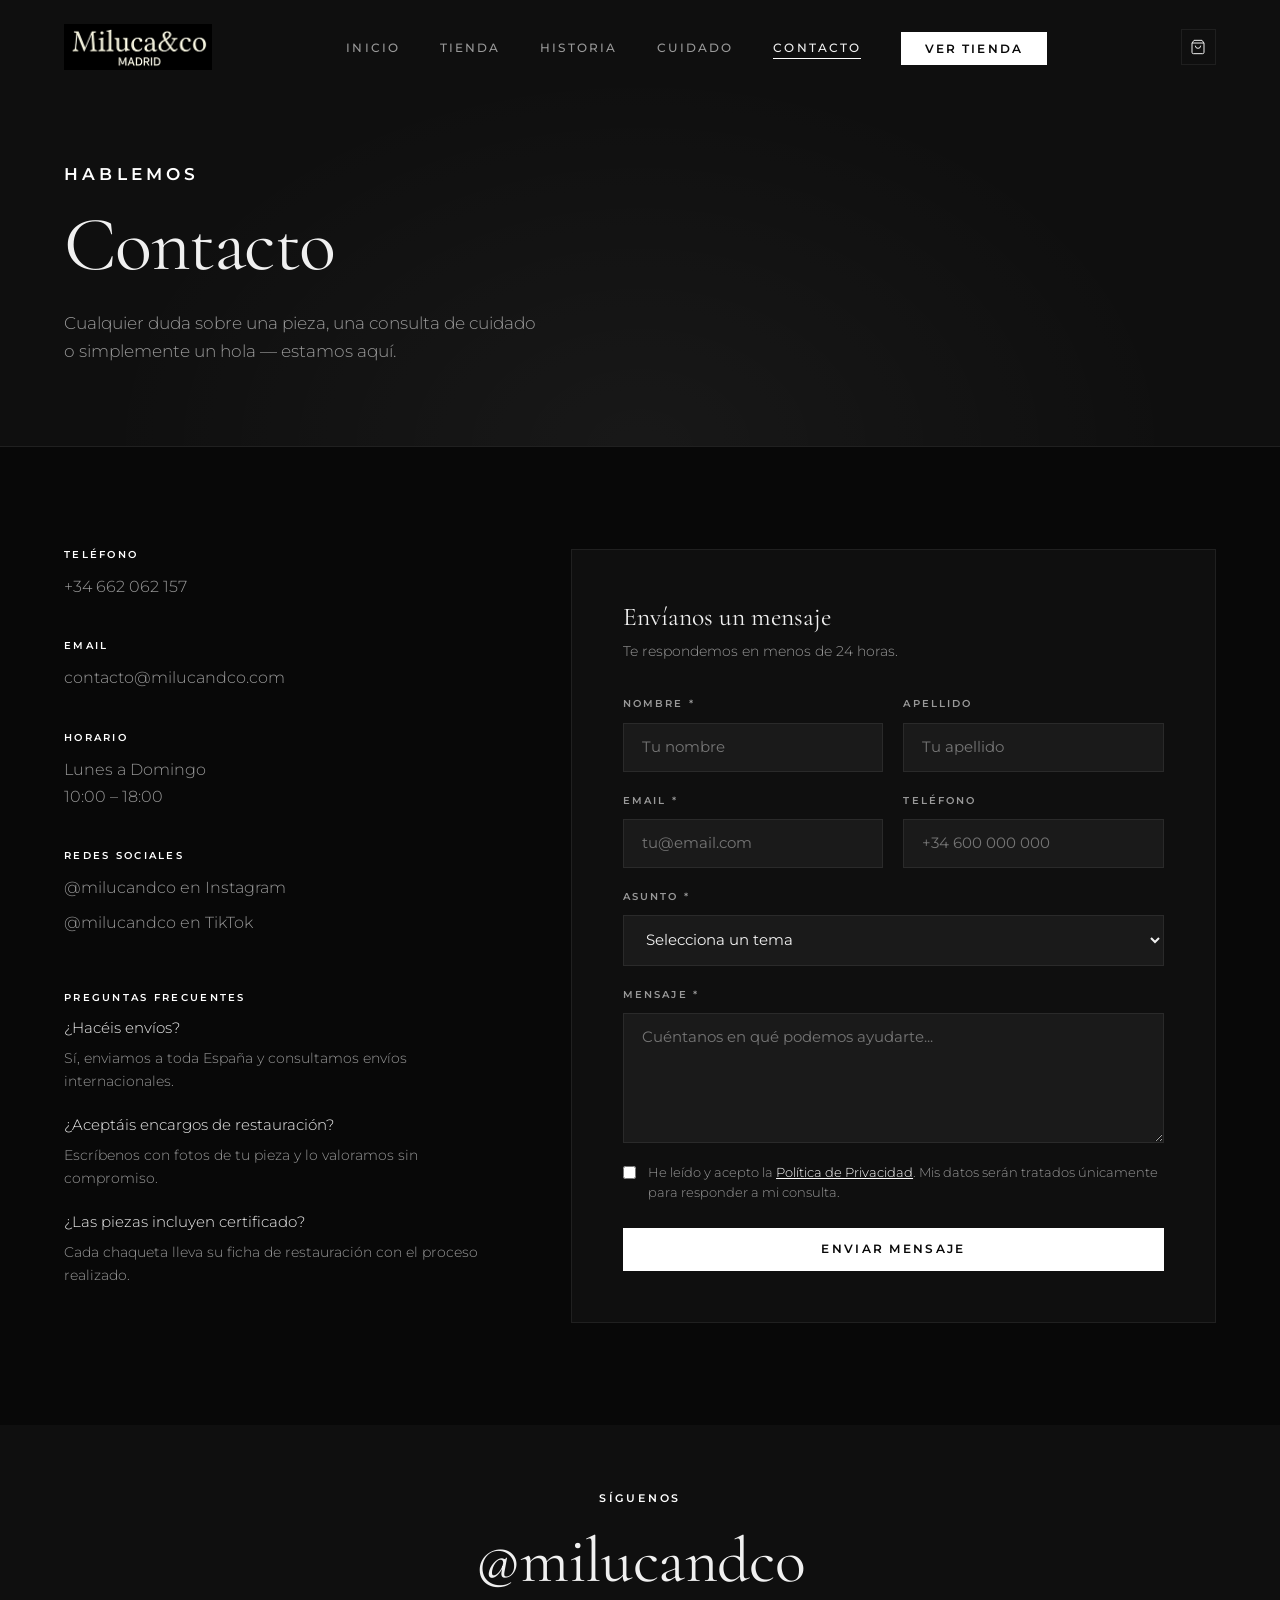
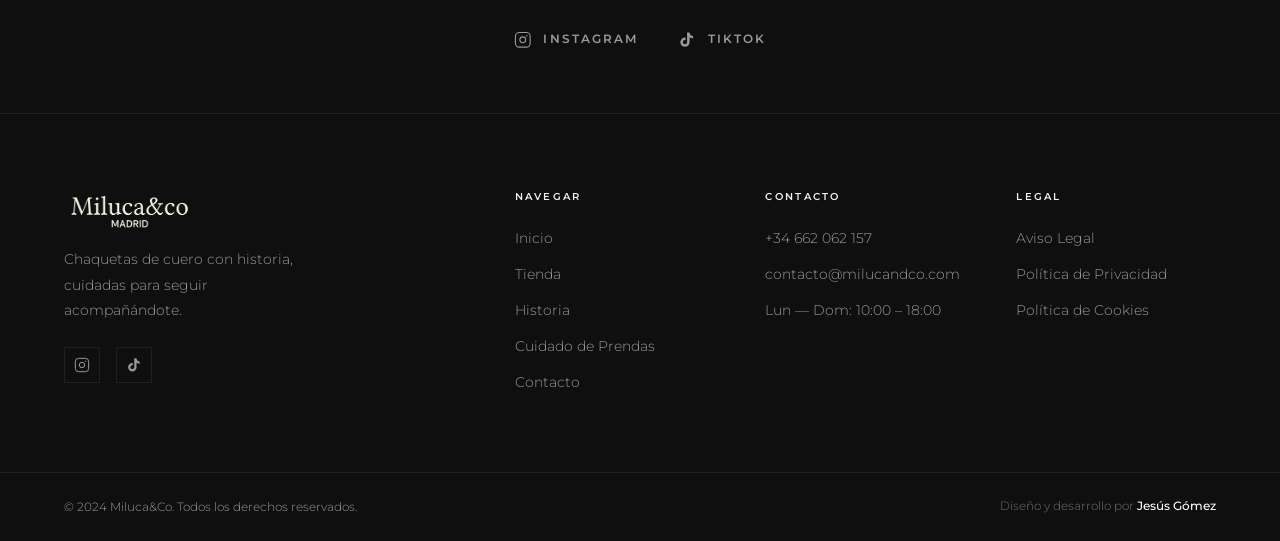
==== commit 22da7193: "Update: paleta B&W, foto hero artística, carrito con checkout WhatsApp - Paleta de marca rediseñada " ====
--- a/contacto.html
+++ b/contacto.html
@@ -26,8 +26,43 @@
         <li><a href="contacto.html" class="active">Contacto</a></li>
         <li><a href="tienda.html" class="nav-cta">Ver Tienda</a></li>
       </ul>
+      <button class="nav-cart-btn" id="cart-btn" aria-label="Carrito">
+        <svg viewBox="0 0 24 24" fill="none" stroke="currentColor" stroke-width="1.5"><path d="M6 2L3 6v14a2 2 0 002 2h14a2 2 0 002-2V6l-3-4z"/><line x1="3" y1="6" x2="21" y2="6"/><path d="M16 10a4 4 0 01-8 0"/></svg>
+        <span class="cart-badge" id="cart-badge">0</span>
+      </button>
     </nav>
   </header>
+
+  <!-- CART DRAWER -->
+  <div class="cart-overlay" id="cart-overlay">
+    <div class="cart-drawer" role="dialog" aria-label="Carrito de compras">
+      <div class="cart-header">
+        <h3>Tu Seleccion</h3>
+        <div class="cart-header-right">
+          <span class="cart-count-label" id="cart-count-label">0 piezas</span>
+          <button class="cart-close" id="cart-close" aria-label="Cerrar carrito">
+            <svg viewBox="0 0 24 24" fill="none" stroke="currentColor" stroke-width="1.5"><path d="M18 6L6 18M6 6l12 12"/></svg>
+          </button>
+        </div>
+      </div>
+      <div class="cart-items" id="cart-items">
+        <div class="cart-empty" id="cart-empty">
+          <svg viewBox="0 0 24 24" fill="none" stroke="currentColor" stroke-width="1"><path d="M6 2L3 6v14a2 2 0 002 2h14a2 2 0 002-2V6l-3-4z"/><line x1="3" y1="6" x2="21" y2="6"/><path d="M16 10a4 4 0 01-8 0"/></svg>
+          <p>Tu carrito esta vacio.</p>
+          <a href="tienda.html" class="btn btn-outline" style="font-size:0.65rem;padding:0.6rem 1.25rem">Ver la Tienda</a>
+        </div>
+      </div>
+      <div class="cart-footer" id="cart-footer" style="display:none">
+        <div class="cart-total-row">
+          <span class="cart-total-label">Total</span>
+          <span class="cart-total-amount" id="cart-total">0 EUR</span>
+        </div>
+        <a id="cart-whatsapp" href="#" target="_blank" rel="noopener" class="btn btn-primary">Pedir por WhatsApp</a>
+        <a href="contacto.html" class="btn btn-outline">Consultar por Email</a>
+        <p class="cart-note">Cada pieza es unica - Confirmamos disponibilidad antes de procesar el pago</p>
+      </div>
+    </div>
+  </div>
 
   <!-- PAGE HEADER -->
   <section class="page-header">
--- a/css/style.css
+++ b/css/style.css
@@ -1,24 +1,24 @@
 /* ============================================================
    MILUCA&CO — Premium CSS
-   Paleta: Oscuro profundo · Crema cálida · Oro envejecido · Burdeos
+   Paleta: Negro profundo · Blanco puro · Gris editorial
    ============================================================ */
 
 /* ── TOKENS ─────────────────────────────────────────────── */
 :root {
-  --bg:          #0A0907;
-  --bg-2:        #100E0B;
-  --bg-3:        #161310;
-  --surface:     #1C1814;
-  --border:      rgba(201,168,76,0.18);
-  --border-soft: rgba(245,240,232,0.08);
-
-  --cream:       #F5F0E8;
-  --cream-dim:   #B8B0A0;
-  --gold:        #C9A84C;
-  --gold-light:  #E2C97E;
-  --burgundy:    #7A1F2E;
-  --leather:     #8B5E3C;
-  --leather-lt:  #A67C52;
+  --bg:          #080808;
+  --bg-2:        #0F0F0F;
+  --bg-3:        #161616;
+  --surface:     #1A1A1A;
+  --border:      rgba(255,255,255,0.14);
+  --border-soft: rgba(255,255,255,0.07);
+
+  --cream:       #F0F0F0;
+  --cream-dim:   #999999;
+  --gold:        #FFFFFF;
+  --gold-light:  #DDDDDD;
+  --burgundy:    #222222;
+  --leather:     #555555;
+  --leather-lt:  #888888;
 
   --font-serif:  'Cormorant Garamond', Georgia, serif;
   --font-sans:   'Montserrat', system-ui, sans-serif;
@@ -200,7 +200,7 @@
 }
 .nav-logo:hover { transform: translateY(-1px); }
 .nav-logo:hover img {
-  filter: invert(1) brightness(1.15) contrast(1.05) drop-shadow(0 2px 14px rgba(201,168,76,0.4));
+  filter: invert(1) brightness(1.15) contrast(1.05) drop-shadow(0 2px 14px rgba(255,255,255,0.25));
 }
 
 .nav-links {
@@ -271,39 +271,39 @@
 .hero-bg {
   position: absolute;
   inset: 0;
-  background:
-    radial-gradient(ellipse at 70% 50%, rgba(139,94,60,0.18) 0%, transparent 60%),
-    radial-gradient(ellipse at 30% 80%, rgba(122,31,46,0.12) 0%, transparent 55%),
-    linear-gradient(135deg, #100D09 0%, #1A1510 40%, #0F0C09 100%);
-}
-
-/* Animated texture lines */
+  background-image: url('../images/nfl.jpeg');
+  background-size: cover;
+  background-position: center 20%;
+  background-attachment: fixed;
+}
+
 .hero-bg::before {
   content: '';
   position: absolute;
   inset: 0;
-  background-image:
-    repeating-linear-gradient(
-      90deg,
-      rgba(201,168,76,0.025) 0px,
-      rgba(201,168,76,0.025) 1px,
-      transparent 1px,
-      transparent 120px
-    );
+  background: linear-gradient(110deg,
+    rgba(0,0,0,0.82) 0%,
+    rgba(0,0,0,0.48) 55%,
+    rgba(0,0,0,0.72) 100%);
+  z-index: 1;
 }
 
 .hero-bg::after {
   content: '';
   position: absolute;
   inset: 0;
-  background: linear-gradient(to bottom, transparent 60%, var(--bg) 100%);
-}
-
-.hero-overlay { position: absolute; inset: 0; }
+  background: linear-gradient(to bottom,
+    transparent 50%,
+    rgba(0,0,0,0.5) 80%,
+    var(--bg) 100%);
+  z-index: 2;
+}
+
+.hero-overlay { position: absolute; inset: 0; z-index: 3; }
 
 .hero-content {
   position: relative;
-  z-index: 2;
+  z-index: 10;
   padding: clamp(1.25rem, 5vw, 4rem);
   padding-top: 8rem;
   max-width: var(--max-w);
@@ -356,6 +356,7 @@
   position: absolute;
   bottom: 2.5rem;
   left: 50%;
+  z-index: 10;
   transform: translateX(-50%);
   display: flex;
   flex-direction: column;
@@ -690,7 +691,7 @@
   content: '';
   position: absolute;
   inset: 0;
-  background: radial-gradient(ellipse at center, rgba(201,168,76,0.06) 0%, transparent 70%);
+  background: radial-gradient(ellipse at center, rgba(255,255,255,0.04) 0%, transparent 70%);
 }
 
 .philosophy-inner { position: relative; z-index: 1; }
@@ -848,8 +849,8 @@
   position: absolute;
   inset: 0;
   background:
-    radial-gradient(ellipse at 30% 50%, rgba(122,31,46,0.12), transparent 60%),
-    radial-gradient(ellipse at 70% 50%, rgba(201,168,76,0.06), transparent 60%);
+    radial-gradient(ellipse at 30% 50%, rgba(255,255,255,0.03), transparent 60%),
+    radial-gradient(ellipse at 70% 50%, rgba(255,255,255,0.04), transparent 60%);
 }
 
 .cta-inner { position: relative; z-index: 1; }
@@ -884,7 +885,7 @@
   transition: filter 0.4s;
 }
 .footer-logo:hover img {
-  filter: invert(1) brightness(1.15) drop-shadow(0 1px 8px rgba(201,168,76,0.35));
+  filter: invert(1) brightness(1.15) drop-shadow(0 1px 8px rgba(255,255,255,0.2));
 }
 
 .footer-brand p {
@@ -985,7 +986,7 @@
   content: '';
   position: absolute;
   inset: 0;
-  background: radial-gradient(ellipse at 50% 100%, rgba(201,168,76,0.07), transparent 60%);
+  background: radial-gradient(ellipse at 50% 100%, rgba(255,255,255,0.04), transparent 60%);
 }
 
 .page-header .container { position: relative; z-index: 1; }
@@ -1495,3 +1496,209 @@
   .modal-img { min-height: 260px; }
   .modal-info-col { padding: 1.5rem; }
 }
+
+/* ── CART ICON EN NAV ──────────────────────────────────── */
+.nav-cart-btn {
+  position: relative;
+  background: none;
+  border: 1px solid var(--border-soft);
+  color: var(--cream);
+  width: 2.2rem; height: 2.2rem;
+  display: flex;
+  align-items: center;
+  justify-content: center;
+  cursor: pointer;
+  transition: border-color 0.3s, color 0.3s;
+  flex-shrink: 0;
+}
+.nav-cart-btn:hover { border-color: var(--gold); color: var(--gold); }
+.nav-cart-btn svg { width: 1rem; height: 1rem; pointer-events: none; }
+
+.cart-badge {
+  position: absolute;
+  top: -6px; right: -6px;
+  background: var(--gold);
+  color: var(--bg);
+  font-size: 0.55rem;
+  font-weight: 700;
+  font-family: var(--font-sans);
+  width: 1.1rem; height: 1.1rem;
+  border-radius: 50%;
+  display: flex;
+  align-items: center;
+  justify-content: center;
+  opacity: 0;
+  transform: scale(0);
+  transition: opacity 0.3s, transform 0.3s var(--ease-out);
+}
+.cart-badge.visible { opacity: 1; transform: scale(1); }
+
+/* ── CART DRAWER ───────────────────────────────────────── */
+.cart-overlay {
+  position: fixed;
+  inset: 0;
+  z-index: 300;
+  background: rgba(0,0,0,0.6);
+  backdrop-filter: blur(6px);
+  opacity: 0;
+  pointer-events: none;
+  transition: opacity 0.4s;
+}
+.cart-overlay.open { opacity: 1; pointer-events: all; }
+
+.cart-drawer {
+  position: absolute;
+  top: 0; right: 0;
+  width: min(420px, 100%);
+  height: 100%;
+  background: var(--bg-2);
+  border-left: 1px solid var(--border);
+  display: flex;
+  flex-direction: column;
+  transform: translateX(100%);
+  transition: transform 0.45s var(--ease-out);
+}
+.cart-overlay.open .cart-drawer { transform: translateX(0); }
+
+.cart-header {
+  display: flex;
+  align-items: center;
+  justify-content: space-between;
+  padding: 1.5rem 1.75rem;
+  border-bottom: 1px solid var(--border-soft);
+}
+.cart-header h3 {
+  font-family: var(--font-serif);
+  font-size: 1.4rem;
+  font-weight: 400;
+  color: var(--cream);
+}
+.cart-header-right { display: flex; align-items: center; gap: 1rem; }
+
+.cart-count-label {
+  font-size: 0.65rem;
+  letter-spacing: 0.18em;
+  text-transform: uppercase;
+  color: var(--cream-dim);
+}
+
+.cart-close {
+  background: none;
+  border: 1px solid var(--border-soft);
+  color: var(--cream-dim);
+  width: 2rem; height: 2rem;
+  display: flex; align-items: center; justify-content: center;
+  cursor: pointer;
+  transition: border-color 0.3s, color 0.3s;
+}
+.cart-close:hover { border-color: var(--gold); color: var(--gold); }
+.cart-close svg { width: 14px; height: 14px; }
+
+.cart-items {
+  flex: 1;
+  overflow-y: auto;
+  padding: 1rem 1.75rem;
+}
+.cart-items::-webkit-scrollbar { width: 3px; }
+.cart-items::-webkit-scrollbar-thumb { background: var(--border); }
+
+.cart-empty {
+  display: flex;
+  flex-direction: column;
+  align-items: center;
+  justify-content: center;
+  height: 100%;
+  gap: 1rem;
+  text-align: center;
+}
+.cart-empty svg { width: 3rem; height: 3rem; color: var(--border); }
+.cart-empty p { font-size: 0.9rem; color: var(--cream-dim); max-width: none; }
+.cart-empty a { font-size: 0.72rem; }
+
+.cart-item {
+  display: grid;
+  grid-template-columns: 4.5rem 1fr auto;
+  gap: 1rem;
+  align-items: center;
+  padding: 1rem 0;
+  border-bottom: 1px solid var(--border-soft);
+  animation: fadeUp 0.35s var(--ease-out) forwards;
+}
+
+.cart-item-img {
+  width: 4.5rem; height: 4.5rem;
+  background-size: cover;
+  background-position: center top;
+  border: 1px solid var(--border-soft);
+  flex-shrink: 0;
+}
+
+.cart-item-info h4 {
+  font-family: var(--font-serif);
+  font-size: 1rem;
+  font-weight: 400;
+  color: var(--cream);
+  margin-bottom: 0.25rem;
+  line-height: 1.3;
+}
+.cart-item-info p {
+  font-size: 0.7rem;
+  letter-spacing: 0.1em;
+  color: var(--cream-dim);
+  text-transform: uppercase;
+  max-width: none;
+  margin-bottom: 0.35rem;
+}
+.cart-item-price {
+  font-family: var(--font-serif);
+  font-size: 1.1rem;
+  color: var(--cream);
+}
+
+.cart-item-remove {
+  background: none;
+  border: none;
+  color: var(--cream-dim);
+  cursor: pointer;
+  padding: 0.25rem;
+  transition: color 0.3s;
+  line-height: 1;
+  font-size: 1.1rem;
+  align-self: flex-start;
+}
+.cart-item-remove:hover { color: #ff4444; }
+
+.cart-footer {
+  padding: 1.25rem 1.75rem 1.75rem;
+  border-top: 1px solid var(--border-soft);
+  display: flex;
+  flex-direction: column;
+  gap: 1rem;
+}
+
+.cart-total-row {
+  display: flex;
+  justify-content: space-between;
+  align-items: baseline;
+}
+.cart-total-label {
+  font-size: 0.65rem;
+  letter-spacing: 0.2em;
+  text-transform: uppercase;
+  color: var(--cream-dim);
+}
+.cart-total-amount {
+  font-family: var(--font-serif);
+  font-size: 1.8rem;
+  color: var(--cream);
+}
+
+.cart-note {
+  font-size: 0.68rem;
+  color: rgba(153,153,153,0.6);
+  text-align: center;
+  max-width: none;
+  line-height: 1.6;
+}
+
+.cart-footer .btn { justify-content: center; width: 100%; }
